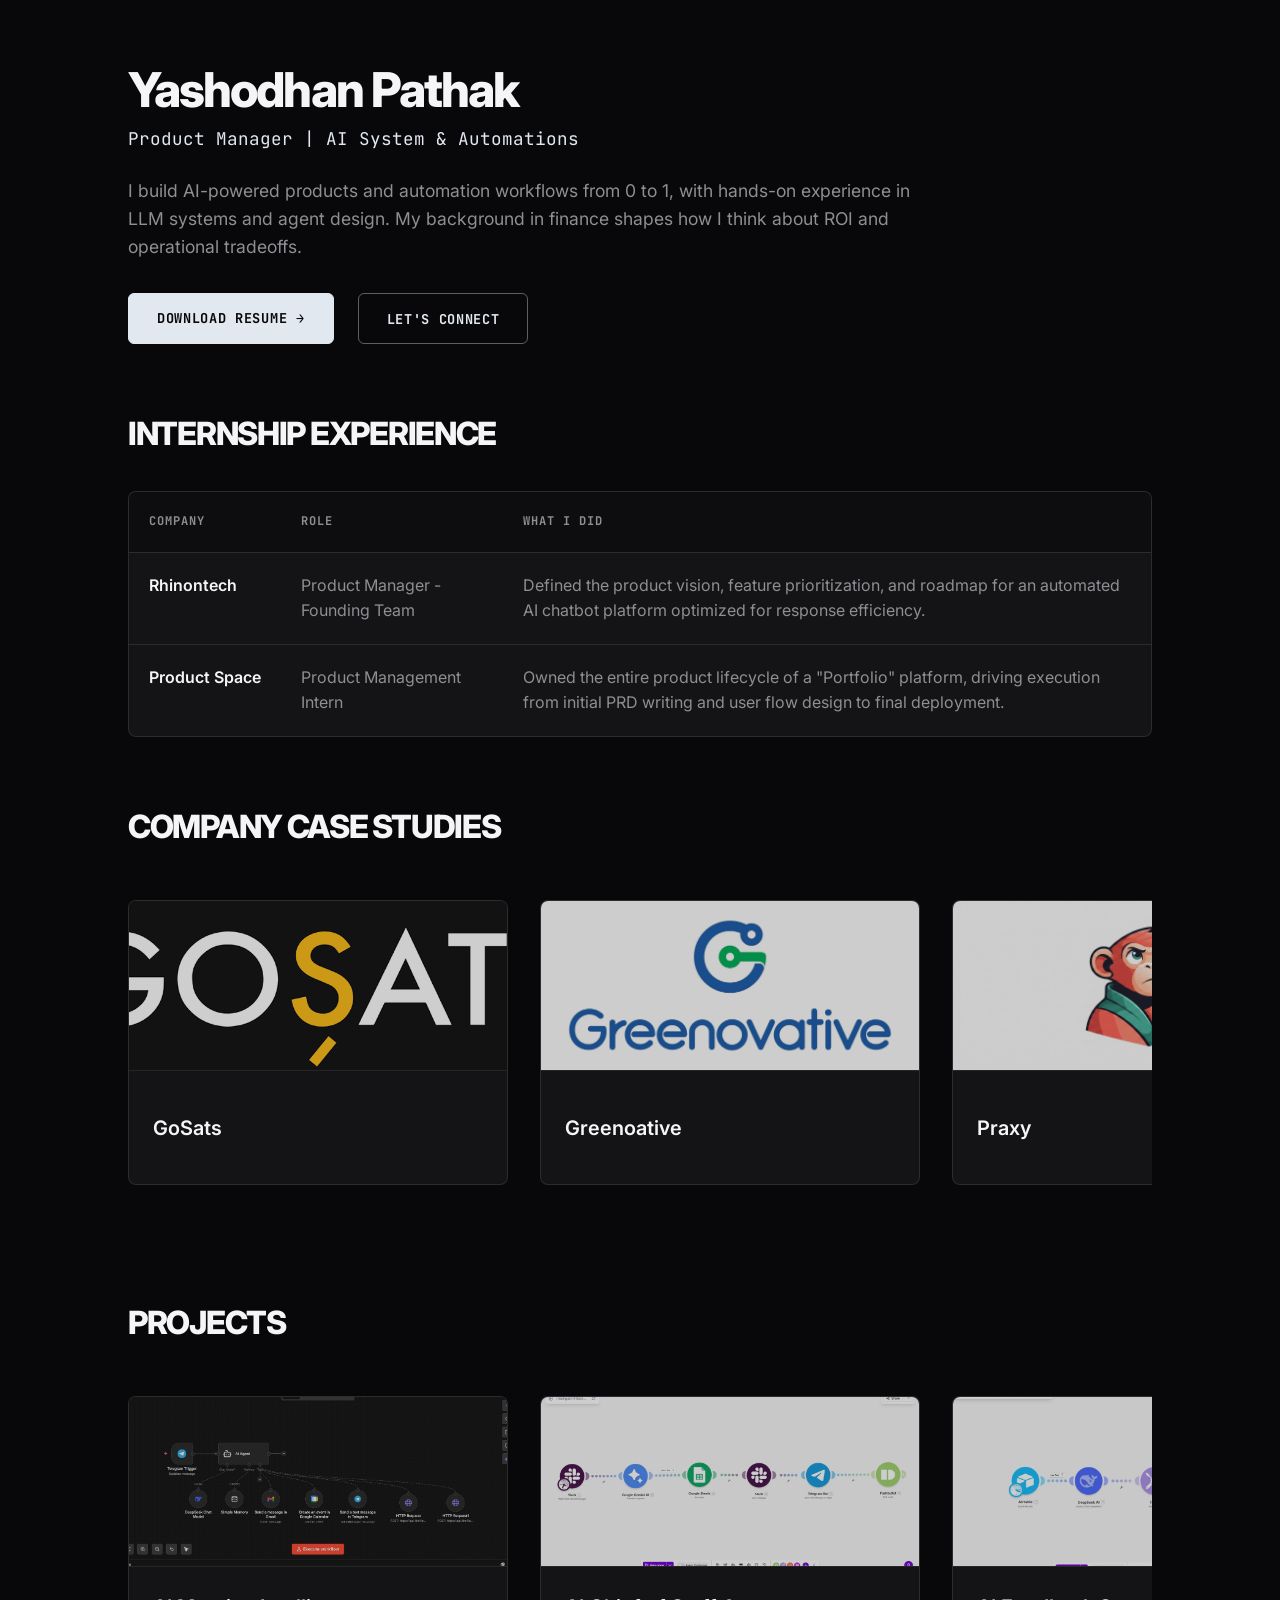
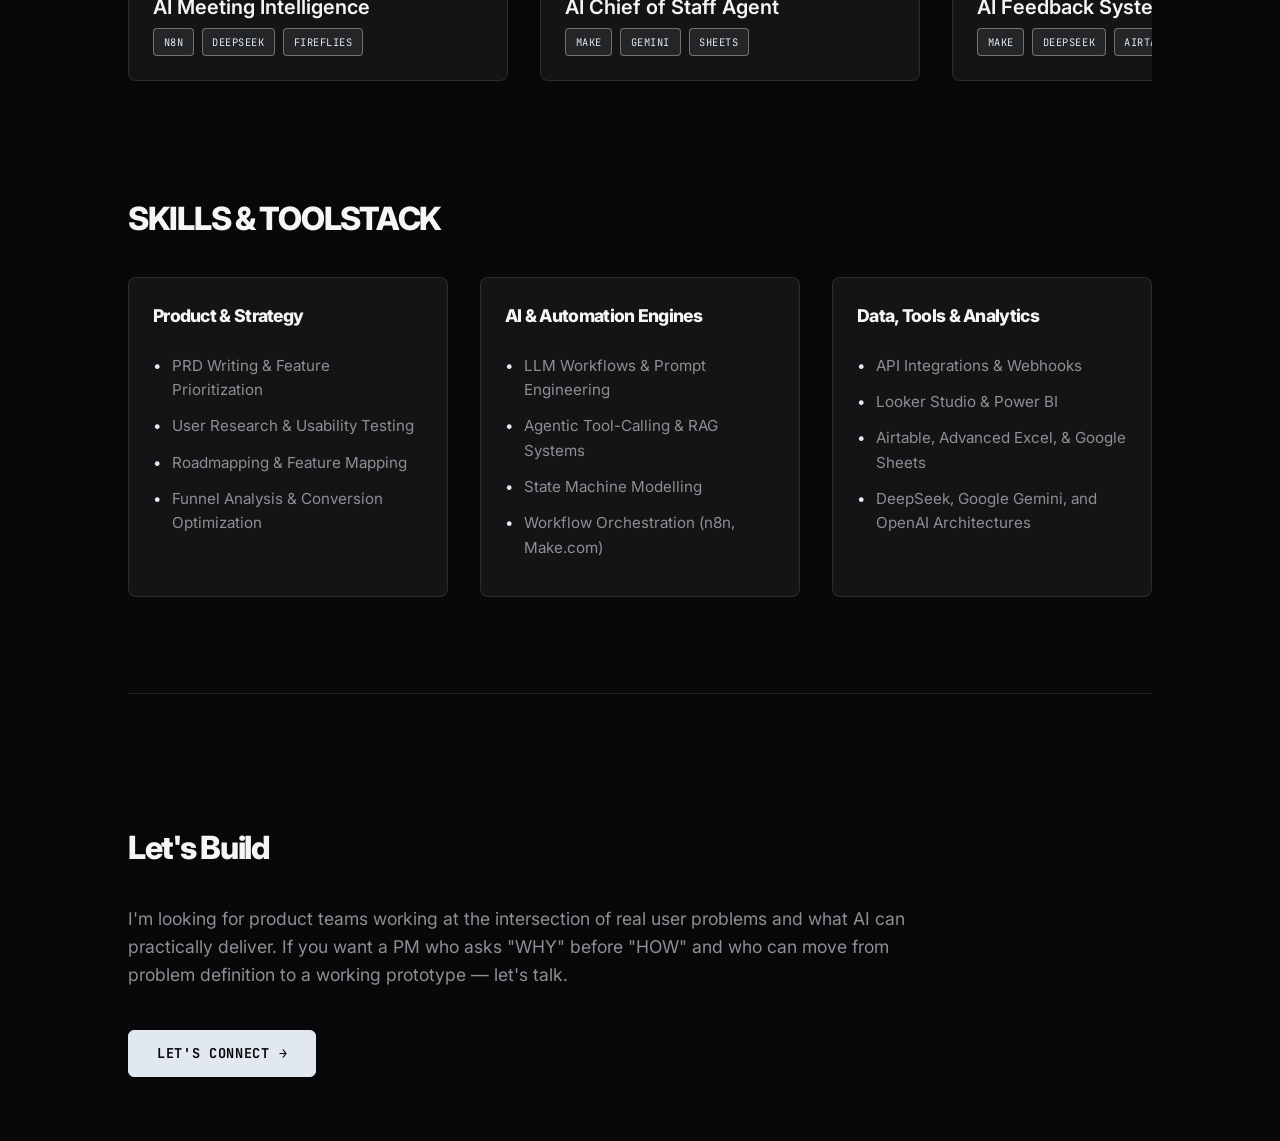
==== index.html @ 59c86b53 "Update index.html" ====
<!DOCTYPE html>
<html lang="en">
<head>
    <meta charset="UTF-8">
    <meta name="viewport" content="width=device-width, initial-scale=1.0">
    <title>Yashodhan Pathak — Product Manager</title>
    <link rel="preconnect" href="https://fonts.googleapis.com">
    <link rel="preconnect" href="https://fonts.gstatic.com" crossorigin>
    <link href="https://fonts.googleapis.com/css2?family=Inter:wght@400;600;800&family=JetBrains+Mono:wght@400;700&display=swap" rel="stylesheet">
    
    <style>
        /* 1. The Core Palette (Liquid Chrome System) */
        :root {
            --bg-canvas: #08080A;
            --bg-card: #141416;
            --text-primary: #F5F5F7;
            --text-secondary: #8E8E93;
            --accent: #E2E8F0;
            --border-rest: rgba(255, 255, 255, 0.1);
            --border-hover: rgba(255, 255, 255, 0.35);
            --glow: 0 20px 40px rgba(226, 232, 240, 0.05), 0 0 30px rgba(226, 232, 240, 0.08);
            --transition-curve: cubic-bezier(0.16, 1, 0.3, 1);
        }

        /* 2. Typography Architecture */
        * {
            box-sizing: border-box;
            margin: 0;
            padding: 0;
            -webkit-font-smoothing: antialiased;
            -moz-osx-font-smoothing: grayscale;
        }

        body {
            background-color: var(--bg-canvas);
            color: var(--text-primary);
            font-family: 'Inter', -apple-system, BlinkMacSystemFont, sans-serif;
            line-height: 1.6;
            padding: 5vw 10vw;
        }

        h1, h2, h3 {
            font-weight: 800;
            letter-spacing: -0.04em;
            color: var(--text-primary);
        }

        h1 { font-size: 3rem; margin-bottom: 0.5rem; line-height: 1.1; }
        .role-title { font-family: 'JetBrains Mono', monospace; color: var(--accent); font-size: 1.1rem; margin-bottom: 1.5rem; display: block;}
        
        h2 { font-size: 2rem; margin-bottom: 2rem; margin-top: 4rem;}
        p { color: var(--text-secondary); font-size: 1.1rem; max-width: 800px; margin-bottom: 1.5rem; }

        .mono {
            font-family: 'JetBrains Mono', monospace;
            font-size: 0.75rem;
            text-transform: uppercase;
            letter-spacing: 0.08em;
            color: var(--text-secondary);
        }

        /* Hero CTA Buttons */
        .hero-links {
            display: flex;
            gap: 1.5rem;
            margin-top: 2rem;
        }

        .btn {
            display: inline-flex;
            align-items: center;
            justify-content: center;
            padding: 0.85rem 1.75rem;
            border-radius: 6px;
            font-family: 'JetBrains Mono', monospace;
            font-size: 0.85rem;
            text-transform: uppercase;
            letter-spacing: 0.05em;
            text-decoration: none;
            font-weight: 700;
            cursor: pointer;
            transition: all 400ms var(--transition-curve);
        }

        .btn-primary {
            background-color: var(--accent);
            color: var(--bg-canvas);
            border: 1px solid var(--accent);
        }

        .btn-primary:hover {
            transform: translateY(-4px);
            box-shadow: 0 10px 20px rgba(226, 232, 240, 0.15);
        }

        .btn-secondary {
            background-color: transparent;
            color: var(--accent);
            border: 1px solid var(--border-hover);
        }

        .btn-secondary:hover {
            border-color: var(--accent);
            transform: translateY(-4px);
            background-color: rgba(226, 232, 240, 0.03);
        }

        /* Stats Table Section */
        .stats-table-wrapper {
            width: 100%;
            background-color: var(--bg-card);
            border-radius: 8px;
            border: 1px solid var(--border-rest);
            overflow-x: auto; /* Enables horizontal scroll on mobile */
        }

        .stats-table {
            width: 100%;
            border-collapse: collapse;
            min-width: 600px; /* Prevents text from squishing on small screens */
        }

        .stats-table th, .stats-table td {
            padding: 1.25rem;
            text-align: left;
            border-bottom: 1px solid var(--border-rest);
        }

        .stats-table th {
            font-family: 'JetBrains Mono', monospace;
            font-size: 0.75rem;
            text-transform: uppercase;
            letter-spacing: 0.08em;
            color: var(--text-secondary);
            background-color: #0d0d0f;
        }

        .stats-table tr:last-child td { border-bottom: none; }
        .stats-table td { color: var(--text-secondary); vertical-align: top;}
        .stats-table td.highlight { color: var(--accent); font-weight: 600; white-space: nowrap; font-family: 'JetBrains Mono', monospace; font-size: 0.9rem;}
        .stats-table td.company { font-weight: 600; color: var(--text-primary); white-space: nowrap;}

        /* Component Layout (Airtribe 4:3 Structural Grid) */
        .work-scroll-container {
            display: flex;
            overflow-x: auto;
            gap: 32px;
            padding: 16px 0 48px 0;
            scroll-snap-type: x mandatory;
        }

        /* Custom Styled Scrollbar */
        .work-scroll-container::-webkit-scrollbar {
            height: 8px;
        }
        
        .work-scroll-container::-webkit-scrollbar-track {
            background: var(--bg-card);
            border-radius: 10px;
            border: 1px solid var(--border-rest);
        }
        
        .work-scroll-container::-webkit-scrollbar-thumb {
            background: var(--border-hover);
            border-radius: 10px;
        }
        
        .work-scroll-container::-webkit-scrollbar-thumb:hover {
            background: var(--accent);
        }

        .project-card {
            flex: 0 0 calc(33.333% - 22px);
            min-width: 380px;
            aspect-ratio: 4/3;
            background-color: var(--bg-card);
            border: 1px solid var(--border-rest);
            border-radius: 8px;
            display: flex;
            flex-direction: column;
            overflow: hidden;
            text-decoration: none;
            scroll-snap-align: start;
            transition: all 400ms var(--transition-curve);
        }

        .project-card:hover {
            transform: translateY(-6px);
            border-color: var(--border-hover);
            box-shadow: var(--glow);
        }

        .card-visual {
            height: 60%;
            background-color: #0d0d0f;
            display: flex;
            align-items: center;
            justify-content: center;
            color: #333;
            border-bottom: 1px solid var(--border-rest);
            overflow: hidden;
            position: relative;
        }
        
        /* Ensures images fill the 60% top half properly */
        .card-visual img {
            width: 100%;
            height: 100%;
            object-fit: cover;
            opacity: 0.8;
            transition: opacity 0.3s ease;
        }
        
        .project-card:hover .card-visual img {
            opacity: 1;
        }

        .card-info {
            height: 40%;
            padding: 1.5rem;
            display: flex;
            flex-direction: column;
            justify-content: space-between;
        }

        .card-title {
            font-size: 1.25rem;
            font-weight: 600;
            color: var(--text-primary);
        }

        /* Distinctive Tool Highlights */
        .card-tools {
            display: flex;
            flex-wrap: wrap;
            gap: 0.5rem;
            margin-top: auto;
        }

        .tool-tag {
            font-family: 'JetBrains Mono', monospace;
            font-size: 0.65rem;
            text-transform: uppercase;
            letter-spacing: 0.05em;
            padding: 0.3rem 0.6rem;
            background-color: rgba(226, 232, 240, 0.08);
            border: 1px solid var(--border-hover);
            border-radius: 4px;
            color: var(--accent);
        }

        /* 3-Column Skills Grid */
        .list-grid-3 {
            display: grid;
            grid-template-columns: repeat(auto-fit, minmax(280px, 1fr));
            gap: 2rem;
            margin-bottom: 2rem;
        }

        .list-item {
            background: var(--bg-card);
            border: 1px solid var(--border-rest);
            padding: 1.5rem;
            border-radius: 8px;
        }

        .list-item h3 { font-size: 1.1rem; margin-bottom: 1.5rem; color: var(--text-primary); }

        ul { list-style-type: none; }
        ul li {
            color: var(--text-secondary);
            margin-bottom: 0.75rem;
            position: relative;
            padding-left: 1.2rem;
            font-size: 0.95rem;
        }
        ul li::before {
            content: '•';
            position: absolute;
            left: 0;
            color: var(--accent);
        }
        
        .footer-cta { margin-top: 6rem; border-top: 1px solid var(--border-rest); padding-top: 4rem; }
        
        /* Modal System */
        .modal {
            display: none; /* Hidden by default */
            position: fixed;
            z-index: 1000;
            left: 0;
            top: 0;
            width: 100%;
            height: 100%;
            background-color: rgba(8, 8, 10, 0.85);
            backdrop-filter: blur(10px);
            align-items: center;
            justify-content: center;
            opacity: 0;
            animation: fadeIn 0.3s forwards;
        }

        @keyframes fadeIn {
            to { opacity: 1; }
        }

        .modal-content {
            background-color: var(--bg-card);
            border: 1px solid var(--border-hover);
            padding: 3rem;
            border-radius: 12px;
            max-width: 450px;
            width: 90%;
            position: relative;
            box-shadow: var(--glow);
            text-align: center;
        }

        .close-btn {
            position: absolute;
            top: 1.5rem;
            right: 1.5rem;
            color: var(--text-secondary);
            font-size: 1.5rem;
            cursor: pointer;
            transition: color 0.3s ease;
            background: none;
            border: none;
        }

        .close-btn:hover { color: var(--accent); }

        .modal-links {
            display: flex;
            flex-direction: column;
            gap: 1rem;
            margin-top: 2rem;
        }

        .modal-links a {
            display: flex;
            align-items: center;
            justify-content: center;
            gap: 0.75rem;
            padding: 1rem;
            border: 1px solid var(--border-rest);
            border-radius: 6px;
            color: var(--text-primary);
            text-decoration: none;
            font-weight: 600;
            transition: all 0.3s ease;
            font-family: 'JetBrains Mono', monospace;
            font-size: 0.9rem;
        }

        .modal-links a:hover {
            border-color: var(--accent);
            background-color: rgba(226, 232, 240, 0.05);
            transform: translateY(-2px);
        }
        
        .social-icon { width: 20px; height: 20px; }

        /* =========================================
           5. MOBILE & RESPONSIVE ARCHITECTURE
           ========================================= */
        @media (max-width: 768px) {
            body { 
                padding: 8vw 6vw; /* Tighter margins for phones */
            }
            
            /* Typography Scaling */
            h1 { font-size: 2.25rem; }
            h2 { font-size: 1.75rem; margin-top: 3rem; }
            .role-title { font-size: 0.95rem; }
            p { font-size: 1rem; }
            
            /* Button Stacking */
            .hero-links { 
                flex-direction: column; 
                width: 100%; 
                gap: 1rem; 
            }
            .btn { width: 100%; }

            /* Touch-Swipe Project Cards */
            .work-scroll-container { 
                gap: 16px; /* Tighter gap */
                padding-bottom: 24px; 
            }
            .project-card { 
                min-width: 85vw; /* Fills screen but shows next card */
            }
            .card-info { padding: 1.25rem; }
            .card-title { font-size: 1.15rem; }

            /* Skills Grid */
            .list-grid-3 { 
                grid-template-columns: 1fr; /* Stack columns */
                gap: 1.5rem; 
            }
            
            /* Modal adjustments */
            .modal-content { padding: 2rem 1.5rem; }
            .modal-links a { font-size: 0.8rem; }
        }

    </style>
</head>
<body>

    <header>
        <h1>Yashodhan Pathak</h1>
        <span class="role-title">Product Manager | AI System & Automations</span>
        <p>I build AI-powered products and automation workflows from 0 to 1, with hands-on experience in LLM systems and agent design. My background in finance shapes how I think about ROI and operational tradeoffs.</p>
        <div class="hero-links">
            <a href="https://drive.google.com/file/d/19ytKGcyXozVil-nbhW-jTa27Lb0RtvLi/view?usp=sharing" target="_blank" class="btn btn-primary">Download Resume →</a>
            <button onclick="openModal()" class="btn btn-secondary">Let's Connect</button>
        </div>
    </header>

    <section id="stats">
        <h2>INTERNSHIP EXPERIENCE</h2>
        <div class="stats-table-wrapper">
            <table class="stats-table">
                <thead>
                    <tr>
                        <th>Company</th>
                        <th>Role</th>
                        <th>What I Did</th>
                    </tr>
                </thead>
                <tbody>
                    <tr>
                        <td class="company">Rhinontech</td>
                        <td class="role">Product Manager - Founding Team</td>
                        <td>Defined the product vision, feature prioritization, and roadmap for an automated AI chatbot platform optimized for response efficiency.</td>
                    </tr>
                    <tr>
                        <td class="company">Product Space</td>
                        <td class="role">Product Management Intern</td>
                        <td>Owned the entire product lifecycle of a "Portfolio" platform, driving execution from initial PRD writing and user flow design to final deployment.</td>
                    </tr>
                </tbody>
            </table>
        </div>
    </section>
<section id="company-case-studies">
        <h2>COMPANY CASE STUDIES</h2>
        <div class="work-scroll-container">
            
            <!-- Card 1: GoSats -->
            <a href="#" class="project-card">
                <div class="card-visual">
                    <img src="images/GoSats.png" alt="GoSats" onerror="this.style.display='none'; this.nextElementSibling.style.display='block';">
                    <span class="mono" style="display: none;">[ Image Error: GoSats ]</span>
                </div>
                <div class="card-info" style="justify-content: center;">
                    <div class="card-title" style="margin-bottom: 0;">GoSats</div>
                </div>
            </a>

            <!-- Card 2: Greenoative -->
            <a href="#" class="project-card">
                <div class="card-visual">
                    <img src="images/greenovative-energy.webp" alt="Greenoative" onerror="this.style.display='none'; this.nextElementSibling.style.display='block';">
                    <span class="mono" style="display: none;">[ Image Error: Greenoative ]</span>
                </div>
                <div class="card-info" style="justify-content: center;">
                    <div class="card-title" style="margin-bottom: 0;">Greenoative</div>
                </div>
            </a>

            <!-- Card 3: Praxy -->
            <a href="#" class="project-card">
                <div class="card-visual">
                    <img src="images/Praxy.png" alt="Praxy" onerror="this.style.display='none'; this.nextElementSibling.style.display='block';">
                    <span class="mono" style="display: none;">[ Image Error: Praxy ]</span>
                </div>
                <div class="card-info" style="justify-content: center;">
                    <div class="card-title" style="margin-bottom: 0;">Praxy</div>
                </div>
            </a>

            <!-- Card 4: Aliment -->
            <a href="#" class="project-card">
                <div class="card-visual">
                    <img src="images/soaire_logo.jpeg" alt="Aliment" onerror="this.style.display='none'; this.nextElementSibling.style.display='block';">
                    <span class="mono" style="display: none;">[ Image Error: Aliment ]</span>
                </div>
                <div class="card-info" style="justify-content: center;">
                    <div class="card-title" style="margin-bottom: 0;">Aliment</div>
                </div>
            </a>

        </div>
    </section>
    <section id="work">
        <h2>PROJECTS</h2>
        <div class="work-scroll-container">
            
            <a href="project-2.html" class="project-card">
                <div class="card-visual">
                    <img src="images/project1.JPG.jpg" alt="AI Meeting Intelligence" onerror="this.style.display='none'; this.nextElementSibling.style.display='block';">
                    <span class="mono" style="display: none;">[ Image Error: project1 ]</span>
                </div>
                <div class="card-info">
                    <div class="card-title">AI Meeting Intelligence</div>
                    <div class="card-tools">
                        <span class="tool-tag">N8n</span>
                        <span class="tool-tag">Deepseek</span>
                        <span class="tool-tag">Fireflies</span>
                    </div>
                </div>
            </a>

            <a href="project-1.html" class="project-card">
                <div class="card-visual">
                    <img src="images/project2.jpg" alt="AI Chief of Staff Agent" onerror="this.style.display='none'; this.nextElementSibling.style.display='block';">
                    <span class="mono" style="display: none;">[ Image Error: project2 ]</span>
                </div>
                <div class="card-info">
                    <div class="card-title">AI Chief of Staff Agent</div>
                    <div class="card-tools">
                        <span class="tool-tag">Make</span>
                        <span class="tool-tag">Gemini</span>
                        <span class="tool-tag">Sheets</span>
                    </div>
                </div>
            </a>

           <a href="project-3.html" class="project-card">
                <div class="card-visual">
                    <img src="images/project3.JPG.jpg" alt="AI Feedback System" onerror="this.style.display='none'; this.nextElementSibling.style.display='block';">
                    <span class="mono" style="display: none;">[ Image Error: project3 ]</span>
                </div>
                <div class="card-info">
                    <div class="card-title">AI Feedback System</div>
                    <div class="card-tools">
                        <span class="tool-tag">Make</span>
                        <span class="tool-tag">Deepseek</span>
                        <span class="tool-tag">Airtable</span>
                    </div>
                </div>
            </a>

        </div>
    </section>

    <section id="capabilities">
        <h2>SKILLS & TOOLSTACK</h2>
        <div class="list-grid-3">
            <div class="list-item">
                <h3>Product & Strategy</h3>
                <ul>
                    <li>PRD Writing & Feature Prioritization</li>
                    <li>User Research & Usability Testing</li>
                    <li>Roadmapping & Feature Mapping</li>
                    <li>Funnel Analysis & Conversion Optimization</li>
                </ul>
            </div>
            <div class="list-item">
                <h3>AI & Automation Engines</h3>
                <ul>
                    <li>LLM Workflows & Prompt Engineering</li>
                    <li>Agentic Tool-Calling & RAG Systems</li>
                    <li>State Machine Modelling</li>
                    <li>Workflow Orchestration (n8n, Make.com)</li>
                </ul>
            </div>
            <div class="list-item">
                <h3>Data, Tools & Analytics</h3>
                <ul>
                    <li>API Integrations & Webhooks</li>
                    <li>Looker Studio & Power BI</li>
                    <li>Airtable, Advanced Excel, & Google Sheets</li>
                    <li>DeepSeek, Google Gemini, and OpenAI Architectures</li>
                </ul>
            </div>
        </div>
    </section>

    <footer class="footer-cta">
        <h2>Let's Build</h2>
        <p>I'm looking for product teams working at the intersection of real user problems and what AI can practically deliver. If you want a PM who asks "WHY" before "HOW" and who can move from problem definition to a working prototype — let's talk.</p>
        <div style="margin-top: 2.5rem;">
            <button onclick="openModal()" class="btn btn-primary">Let's Connect → </button>
        </div>
    </footer>

    <!-- Contact Modal -->
    <div id="contactModal" class="modal">
        <div class="modal-content">
            <button class="close-btn" onclick="closeModal()">×</button>
            <h2 style="margin-top: 0; font-size: 1.75rem;">Let's Connect</h2>
            <p style="margin-bottom: 0;">Reach out via email or connect with me on LinkedIn to discuss building scalable AI products.</p>
            
            <div class="modal-links">
                <a href="mailto:ypathak2002@gmail.com">
                    <svg class="social-icon" viewBox="0 0 24 24" fill="none" stroke="currentColor" stroke-width="2" stroke-linecap="round" stroke-linejoin="round"><path d="M4 4h16c1.1 0 2 .9 2 2v12c0 1.1-.9 2-2 2H4c-1.1 0-2-.9-2-2V6c0-1.1.9-2 2-2z"></path><polyline points="22,6 12,13 2,6"></polyline></svg>
                    ypathak2002@gmail.com
                </a>
                <a href="https://www.linkedin.com/in/yashodhan-pathak" target="_blank">
                    <svg class="social-icon" viewBox="0 0 24 24" fill="none" stroke="currentColor" stroke-width="2" stroke-linecap="round" stroke-linejoin="round"><path d="M16 8a6 6 0 0 1 6 6v7h-4v-7a2 2 0 0 0-2-2 2 2 0 0 0-2 2v7h-4v-7a6 6 0 0 1 6-6z"></path><rect x="2" y="9" width="4" height="12"></rect><circle cx="4" cy="4" r="2"></circle></svg>
                    Connect on LinkedIn
                </a>
            </div>
        </div>
    </div>

    <!-- Modal Interactivity Script -->
    <script>
        function openModal() {
            const modal = document.getElementById('contactModal');
            modal.style.display = 'flex';
        }

        function closeModal() {
            const modal = document.getElementById('contactModal');
            modal.style.display = 'none';
        }

        // Close when clicking outside the box
        window.onclick = function(event) {
            const modal = document.getElementById('contactModal');
            if (event.target == modal) {
                modal.style.display = 'none';
            }
        }
    </script>

</body>
</html>
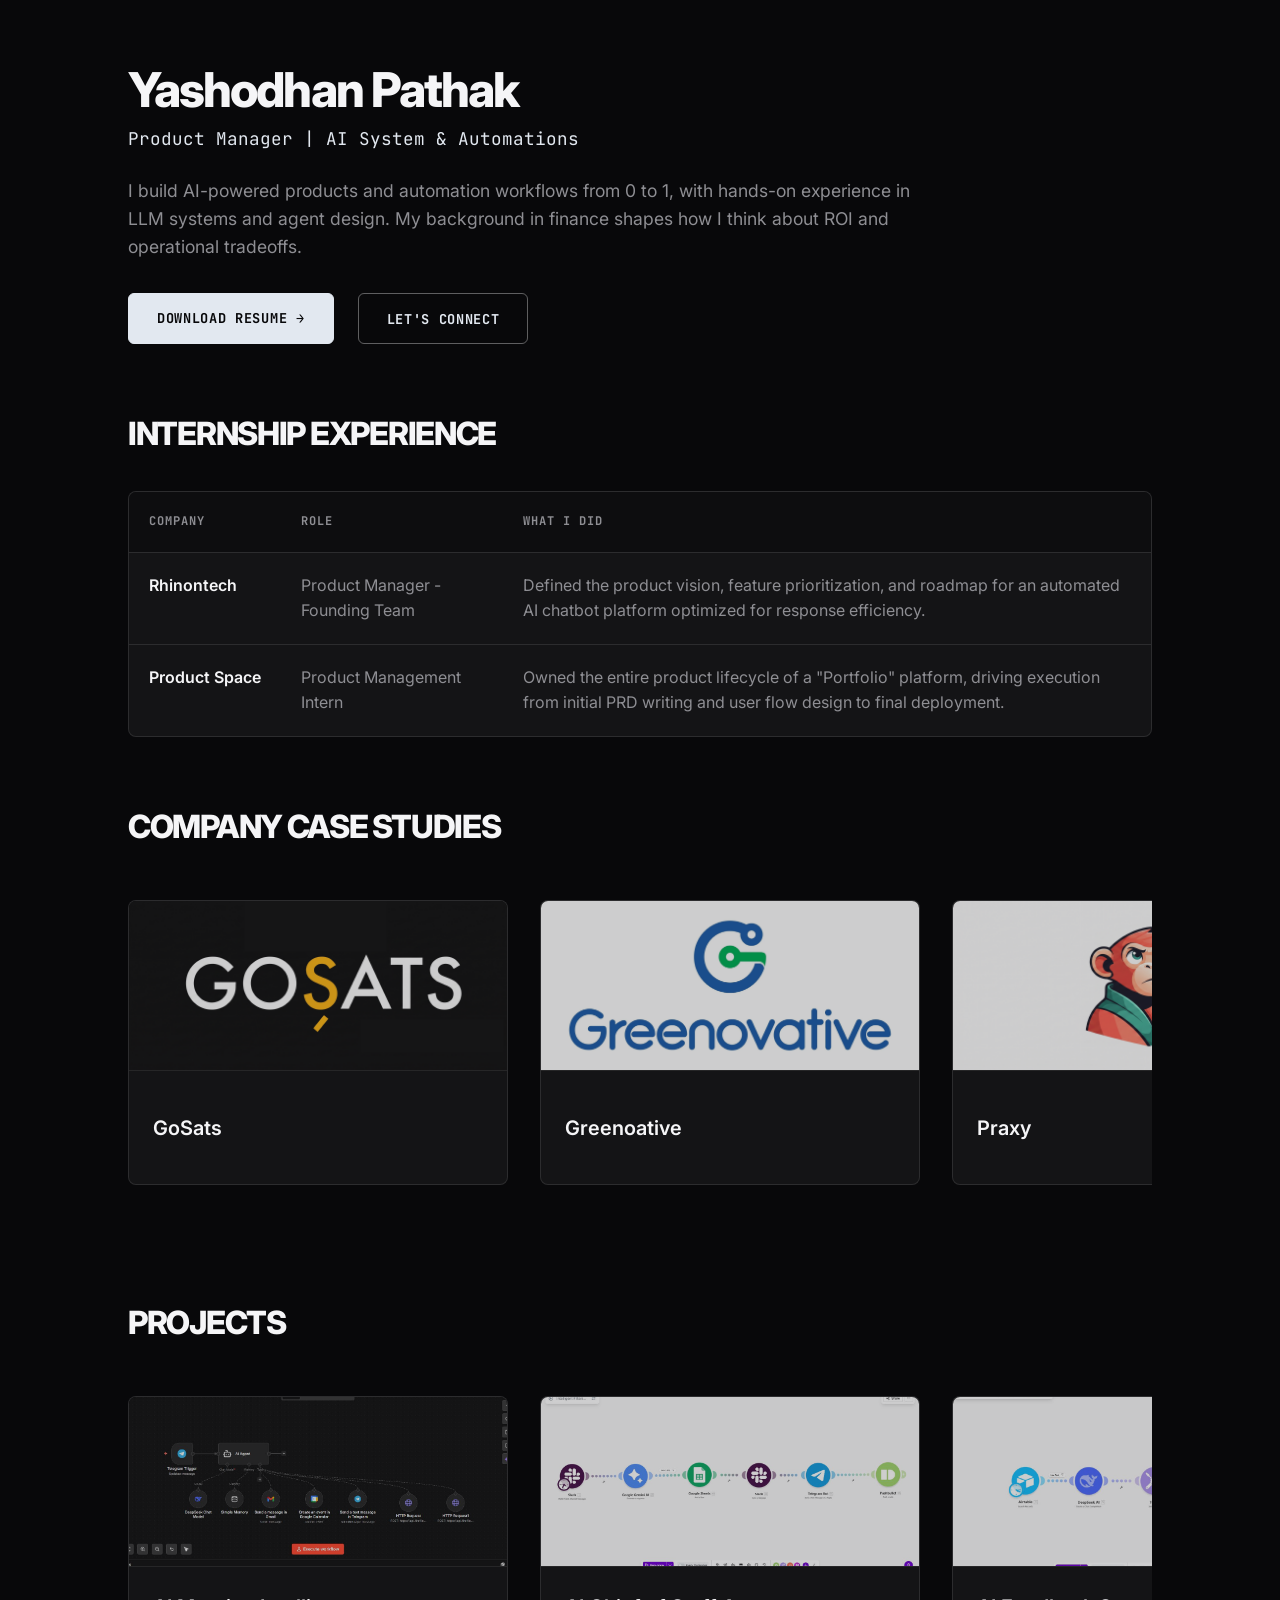
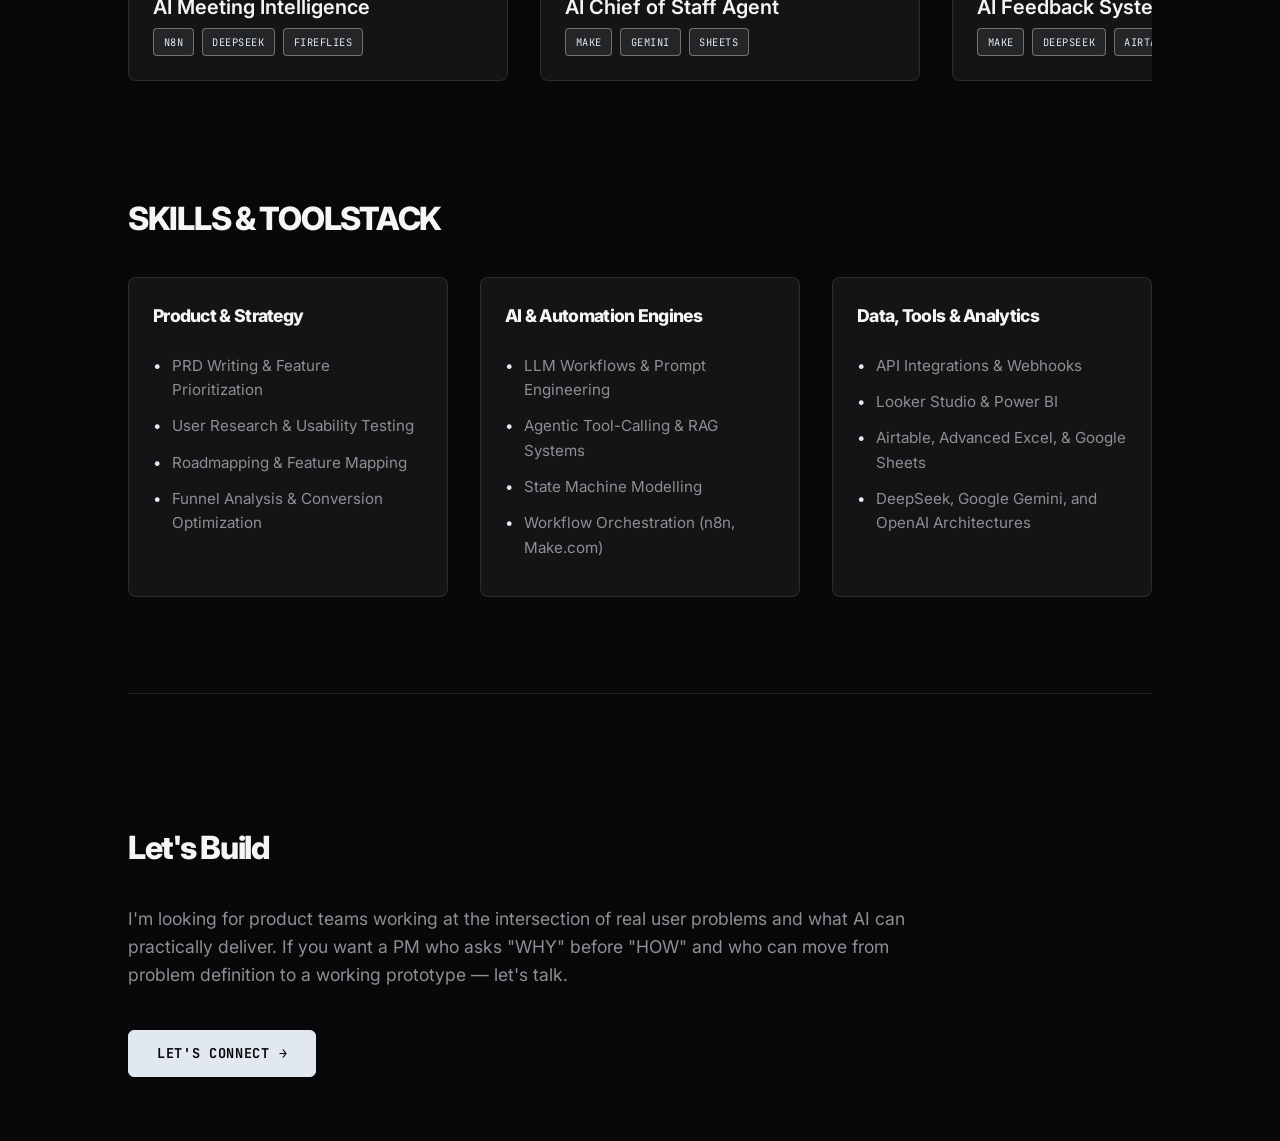
==== commit 7b5ce904: "Update index.html" ====
--- a/index.html
+++ b/index.html
@@ -485,7 +485,7 @@
             <!-- Card 4: Aliment -->
             <a href="#" class="project-card">
                 <div class="card-visual">
-                    <img src="images/soaire_logo.jpeg" alt="Aliment" onerror="this.style.display='none'; this.nextElementSibling.style.display='block';">
+                    <img src="images/Aliment.png" alt="Aliment" onerror="this.style.display='none'; this.nextElementSibling.style.display='block';">
                     <span class="mono" style="display: none;">[ Image Error: Aliment ]</span>
                 </div>
                 <div class="card-info" style="justify-content: center;">
